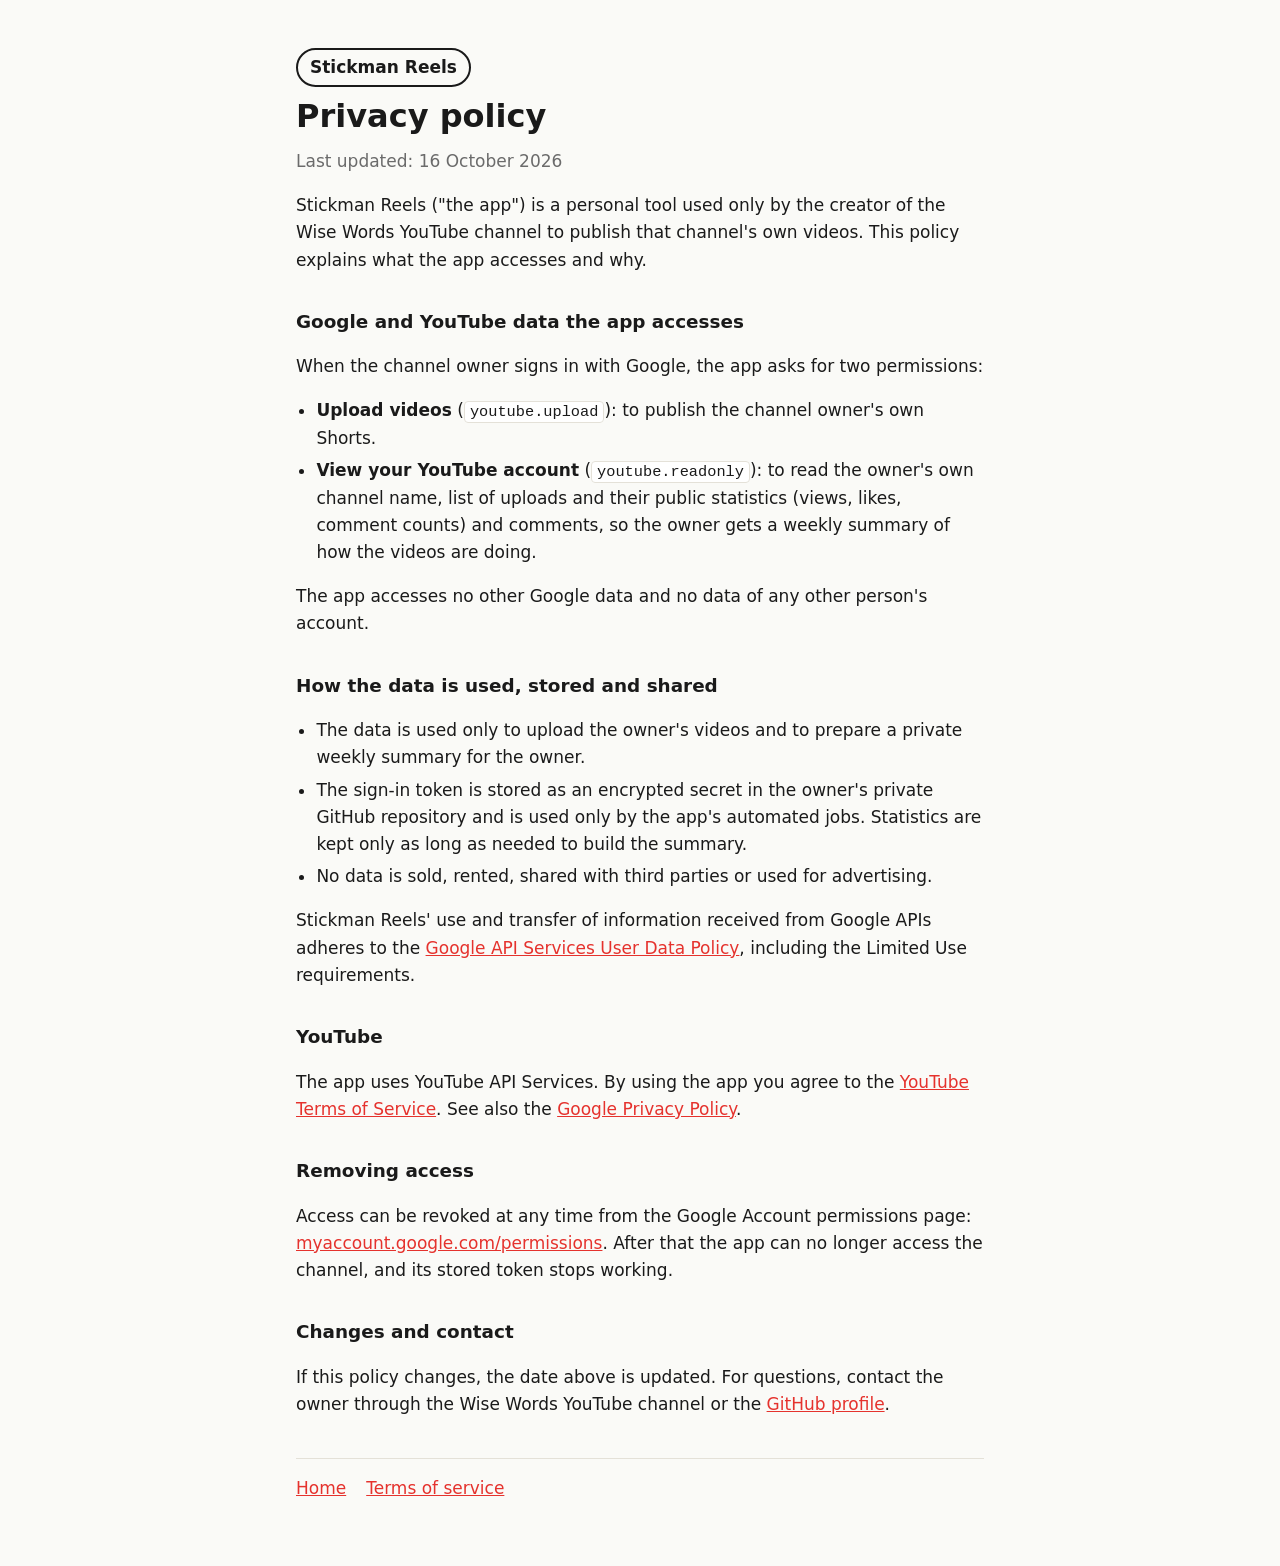
==== stickman-reels/privacy.html @ 9689e5ba "Add Stickman Reels home, privacy policy and terms pages For the Google OAuth consent screen of the S" ====
<!doctype html>
<html lang="en">
<head>
<meta charset="utf-8">
<meta name="viewport" content="width=device-width, initial-scale=1">
<title>Privacy Policy</title>
<meta name="description" content="Privacy policy of Stickman Reels.">
<link rel="stylesheet" href="style.css">
</head>
<body>
<main>
  <p class="badge"><a href="./">Stickman Reels</a></p>
  <h1>Privacy policy</h1>
  <p class="muted">Last updated: 16 October 2026</p>

  <p>Stickman Reels ("the app") is a personal tool used only by the creator of the Wise Words YouTube channel to publish that channel's own videos. This policy explains what the app accesses and why.</p>

  <h2>Google and YouTube data the app accesses</h2>
  <p>When the channel owner signs in with Google, the app asks for two permissions:</p>
  <ul>
    <li><strong>Upload videos</strong> (<code>youtube.upload</code>): to publish the channel owner's own Shorts.</li>
    <li><strong>View your YouTube account</strong> (<code>youtube.readonly</code>): to read the owner's own channel name, list of uploads and their public statistics (views, likes, comment counts) and comments, so the owner gets a weekly summary of how the videos are doing.</li>
  </ul>
  <p>The app accesses no other Google data and no data of any other person's account.</p>

  <h2>How the data is used, stored and shared</h2>
  <ul>
    <li>The data is used only to upload the owner's videos and to prepare a private weekly summary for the owner.</li>
    <li>The sign-in token is stored as an encrypted secret in the owner's private GitHub repository and is used only by the app's automated jobs. Statistics are kept only as long as needed to build the summary.</li>
    <li>No data is sold, rented, shared with third parties or used for advertising.</li>
  </ul>
  <p>Stickman Reels' use and transfer of information received from Google APIs adheres to the <a href="https://developers.google.com/terms/api-services-user-data-policy">Google API Services User Data Policy</a>, including the Limited Use requirements.</p>

  <h2>YouTube</h2>
  <p>The app uses YouTube API Services. By using the app you agree to the <a href="https://www.youtube.com/t/terms">YouTube Terms of Service</a>. See also the <a href="https://policies.google.com/privacy">Google Privacy Policy</a>.</p>

  <h2>Removing access</h2>
  <p>Access can be revoked at any time from the Google Account permissions page: <a href="https://myaccount.google.com/permissions">myaccount.google.com/permissions</a>. After that the app can no longer access the channel, and its stored token stops working.</p>

  <h2>Changes and contact</h2>
  <p>If this policy changes, the date above is updated. For questions, contact the owner through the Wise Words YouTube channel or the <a href="https://github.com/Raj4478">GitHub profile</a>.</p>

  <nav><a href="./">Home</a><a href="terms.html">Terms of service</a></nav>
</main>
</body>
</html>
---- stickman-reels/style.css ----
:root {
  --bg: #fafaf7;
  --fg: #1a1a1a;
  --muted: #6b6b6b;
  --accent: #e5322d;
  --card: #ffffff;
  --line: #e4e1d8;
}
@media (prefers-color-scheme: dark) {
  :root {
    --bg: #141414;
    --fg: #f1f1ee;
    --muted: #a5a5a0;
    --accent: #ff6b5f;
    --card: #1d1d1d;
    --line: #2f2f2f;
  }
}
* { box-sizing: border-box; }
body {
  margin: 0;
  background: var(--bg);
  color: var(--fg);
  font: 17px/1.6 system-ui, -apple-system, "Segoe UI", Roboto, sans-serif;
}
main { max-width: 720px; margin: 0 auto; padding: 48px 16px 64px; }
h1 { font-size: 2rem; line-height: 1.2; margin: 0.3em 0 0.4em; }
h2 { font-size: 1.15rem; margin: 1.8em 0 0.4em; }
a { color: var(--accent); }
code { font-size: 0.9em; background: var(--card); border: 1px solid var(--line); border-radius: 4px; padding: 1px 5px; }
ul { padding-left: 1.2em; }
li { margin: 0.3em 0; }
.badge { display: inline-block; margin: 0; padding: 4px 12px; border: 2px solid var(--fg); border-radius: 999px; font-weight: 700; }
.badge a { color: inherit; text-decoration: none; }
.lead { font-size: 1.1rem; }
.muted { color: var(--muted); margin-top: 0; }
nav { display: flex; gap: 20px; margin-top: 40px; padding-top: 16px; border-top: 1px solid var(--line); }
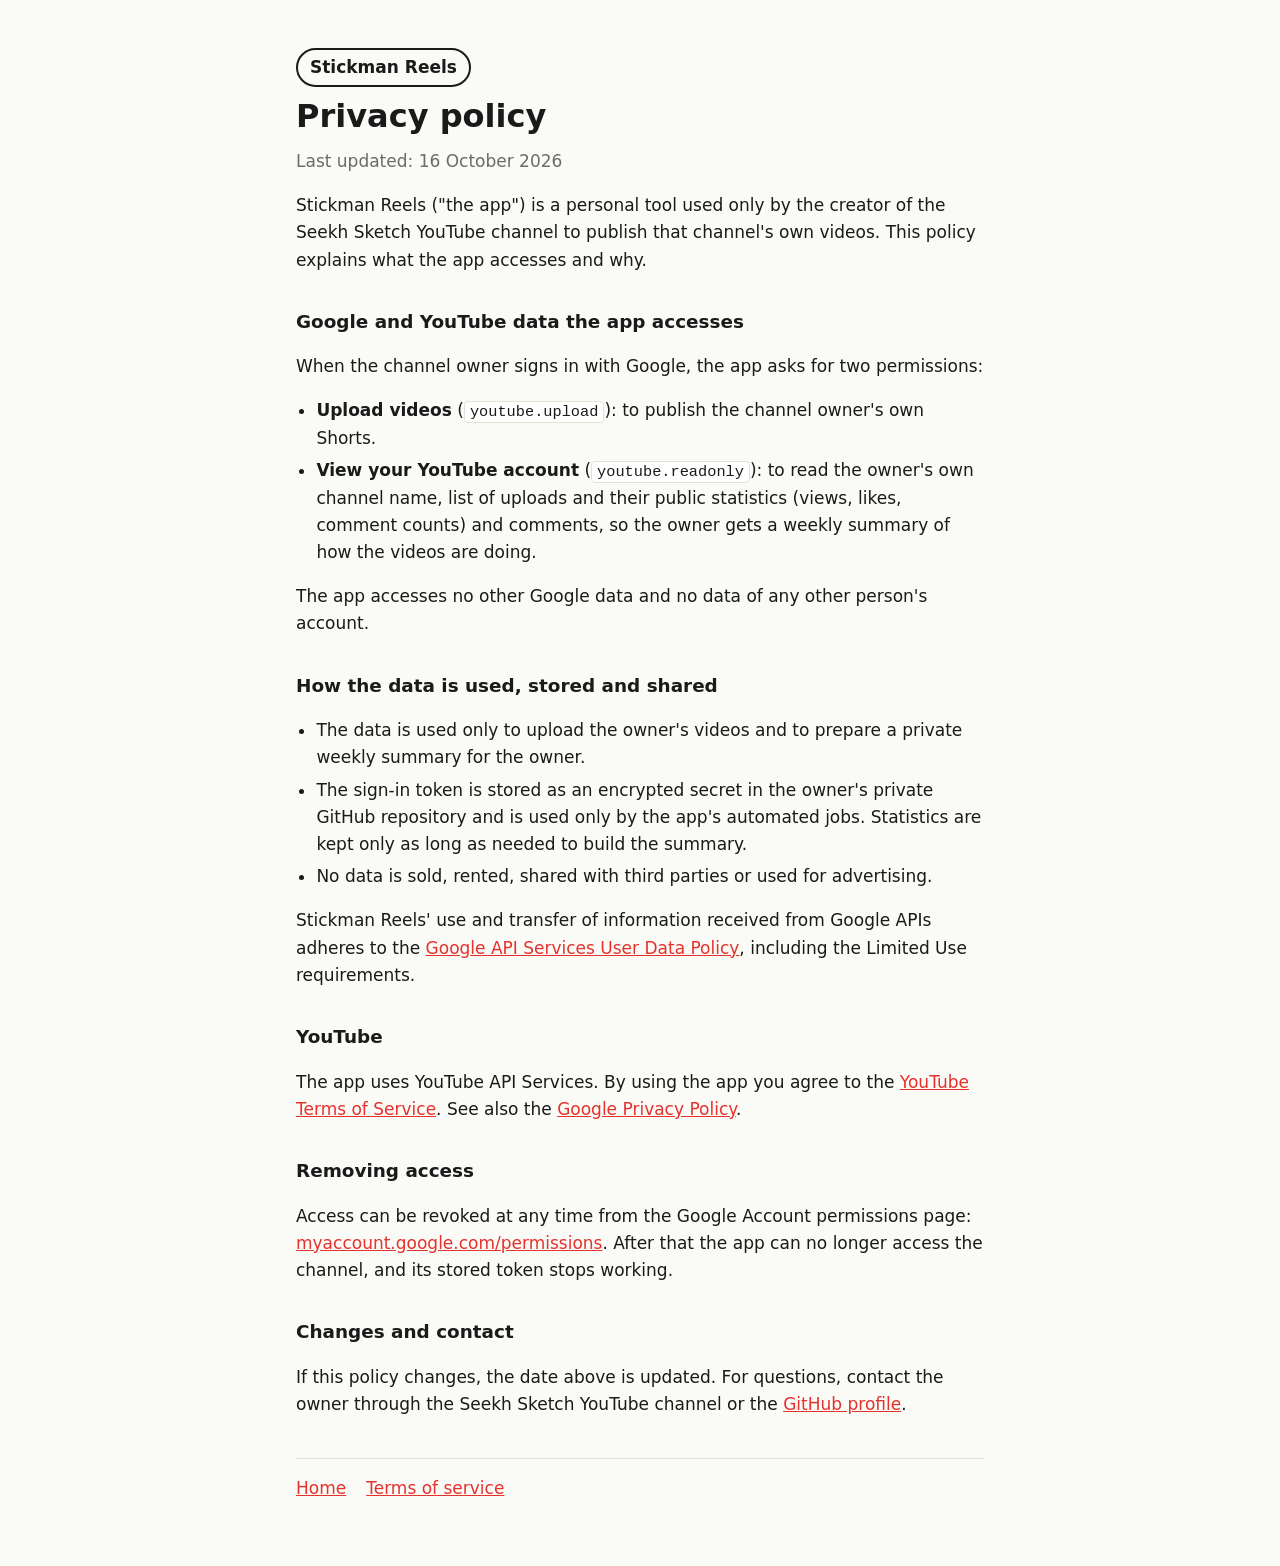
==== commit 7dc8b49b: "Stickman Reels pages: the channel is now Seekh Sketch Co-Authored-By: Claude Opus 5.5 <noreply@anthr" ====
--- a/stickman-reels/privacy.html
+++ b/stickman-reels/privacy.html
@@ -13,7 +13,7 @@
   <h1>Privacy policy</h1>
   <p class="muted">Last updated: 16 October 2026</p>
 
-  <p>Stickman Reels ("the app") is a personal tool used only by the creator of the Wise Words YouTube channel to publish that channel's own videos. This policy explains what the app accesses and why.</p>
+  <p>Stickman Reels ("the app") is a personal tool used only by the creator of the Seekh Sketch YouTube channel to publish that channel's own videos. This policy explains what the app accesses and why.</p>
 
   <h2>Google and YouTube data the app accesses</h2>
   <p>When the channel owner signs in with Google, the app asks for two permissions:</p>
@@ -38,7 +38,7 @@
   <p>Access can be revoked at any time from the Google Account permissions page: <a href="https://myaccount.google.com/permissions">myaccount.google.com/permissions</a>. After that the app can no longer access the channel, and its stored token stops working.</p>
 
   <h2>Changes and contact</h2>
-  <p>If this policy changes, the date above is updated. For questions, contact the owner through the Wise Words YouTube channel or the <a href="https://github.com/Raj4478">GitHub profile</a>.</p>
+  <p>If this policy changes, the date above is updated. For questions, contact the owner through the Seekh Sketch YouTube channel or the <a href="https://github.com/Raj4478">GitHub profile</a>.</p>
 
   <nav><a href="./">Home</a><a href="terms.html">Terms of service</a></nav>
 </main>
